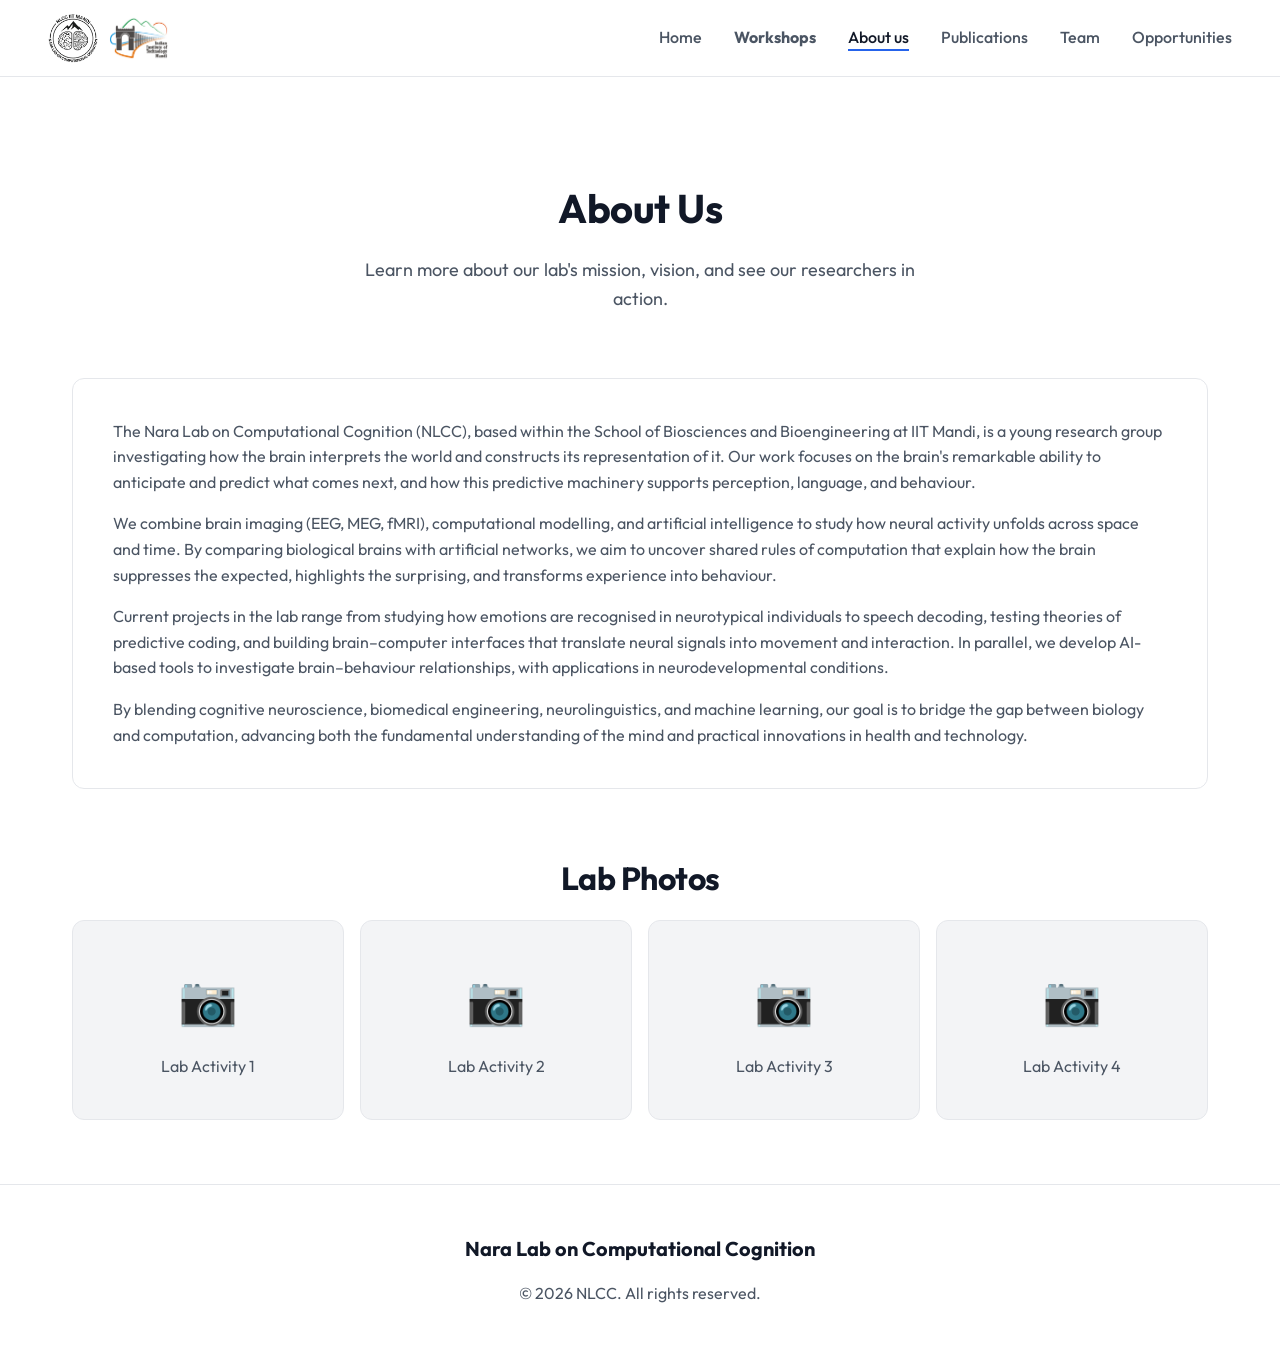
==== about.html @ d65adecb "V1.2 added workshop part" ====
<!DOCTYPE html>
<html lang="en">

<head>
    <meta charset="UTF-8">
    <meta name="viewport" content="width=device-width, initial-scale=1.0">
    <title>About Us - NLCC</title>
    <meta name="description" content="About Nara Lab on Computational Cognition and our lab photos.">
    <link rel="stylesheet" href="style.css">
</head>

<body>
    <nav>
        <div class="nav-container">
            <a href="index.html" class="logo">
                <img src=images\logo.jpg alt="NLCC Logo" class="logo-img">

                <img src=images\iitlogo.png alt="NLCC Logo" class="logo-img">
            </a>
            <ul class="nav-links">
                <li><a href="index.html">Home</a></li>
                <li><a href="workshops.html" class="blink">Workshops</a></li>
                <li><a href="about.html" class="active">About us</a></li>
                <li><a href="publications.html">Publications</a></li>
                <li><a href="team.html">Team</a></li>
                <li><a href="opportunities.html">Opportunities</a></li>
            </ul>
        </div>
    </nav>

    <main>
        <div class="container" style="padding-top: 6rem;">
            <h1 class="section-title animate-fade-in">About Us</h1>
            <p class="section-subtitle animate-fade-in delay-1">Learn more about our lab's mission, vision, and see our
                researchers in action.</p>

            <div class="card animate-fade-in delay-1" style="margin-bottom: 3rem;">
                <p style="margin-bottom: 1rem;">The Nara Lab on Computational Cognition (NLCC), based within the School
                    of Biosciences and Bioengineering at IIT Mandi, is a young research group investigating how the
                    brain interprets the world and constructs its representation of it. Our work focuses on the brain's
                    remarkable ability to anticipate and predict what comes next, and how this predictive machinery
                    supports perception, language, and behaviour.</p>
                <p style="margin-bottom: 1rem;">We combine brain imaging (EEG, MEG, fMRI), computational modelling, and
                    artificial intelligence to study how neural activity unfolds across space and time. By comparing
                    biological brains with artificial networks, we aim to uncover shared rules of computation that
                    explain how the brain suppresses the expected, highlights the surprising, and transforms experience
                    into behaviour.</p>
                <p style="margin-bottom: 1rem;">Current projects in the lab range from studying how emotions are
                    recognised in neurotypical individuals to speech decoding, testing theories of predictive coding,
                    and building brain–computer interfaces that translate neural signals into movement and interaction.
                    In parallel, we develop AI-based tools to investigate brain–behaviour relationships, with
                    applications in neurodevelopmental conditions.</p>
                <p>By blending cognitive neuroscience, biomedical engineering, neurolinguistics, and machine learning,
                    our goal is to bridge the gap between biology and computation, advancing both the fundamental
                    understanding of the mind and practical innovations in health and technology.</p>
            </div>

            <h2 class="section-title animate-fade-in" style="font-size: 2rem; margin-top: 4rem;">Lab Photos</h2>
            <div class="grid" style="grid-template-columns: repeat(auto-fit, minmax(250px, 1fr)); gap: 1rem;">
                <!-- Placeholder for Lab Photos -->
                <div class="card animate-fade-in delay-1"
                    style="padding: 1rem; display: flex; flex-direction: column; align-items: center; justify-content: center; background-color: var(--bg-secondary); min-height: 200px;">
                    <div style="font-size: 3rem; color: var(--text-secondary); margin-bottom: 1rem;">📷</div>
                    <p style="text-align: center; color: var(--text-secondary); margin: 0;">Lab Activity 1</p>
                </div>
                <div class="card animate-fade-in delay-2"
                    style="padding: 1rem; display: flex; flex-direction: column; align-items: center; justify-content: center; background-color: var(--bg-secondary); min-height: 200px;">
                    <div style="font-size: 3rem; color: var(--text-secondary); margin-bottom: 1rem;">📷</div>
                    <p style="text-align: center; color: var(--text-secondary); margin: 0;">Lab Activity 2</p>
                </div>
                <div class="card animate-fade-in delay-1"
                    style="padding: 1rem; display: flex; flex-direction: column; align-items: center; justify-content: center; background-color: var(--bg-secondary); min-height: 200px;">
                    <div style="font-size: 3rem; color: var(--text-secondary); margin-bottom: 1rem;">📷</div>
                    <p style="text-align: center; color: var(--text-secondary); margin: 0;">Lab Activity 3</p>
                </div>
                <div class="card animate-fade-in delay-2"
                    style="padding: 1rem; display: flex; flex-direction: column; align-items: center; justify-content: center; background-color: var(--bg-secondary); min-height: 200px;">
                    <div style="font-size: 3rem; color: var(--text-secondary); margin-bottom: 1rem;">📷</div>
                    <p style="text-align: center; color: var(--text-secondary); margin: 0;">Lab Activity 4</p>
                </div>
            </div>
        </div>
    </main>

    <footer>
        <div class="footer-content">
            <div class="footer-logo">Nara Lab on Computational Cognition</div>
            <p>&copy; 2026 NLCC. All rights reserved.</p>
        </div>
    </footer>

    <!-- Add a simple IntersectionObserver script to trigger animations on scroll -->
    <script>
        document.addEventListener('DOMContentLoaded', () => {
            const observer = new IntersectionObserver((entries) => {
                entries.forEach((entry) => {
                    if (entry.isIntersecting) {
                        entry.target.classList.add('animate-fade-in');
                        observer.unobserve(entry.target);
                    }
                });
            }, {
                threshold: 0.1
            });

            document.querySelectorAll('.card').forEach((el) => {
                // Remove animation initially for items not in viewport
                el.style.opacity = '0';
                el.classList.remove('animate-fade-in', 'delay-1', 'delay-2');
                observer.observe(el);
            });
        });
    </script>
</body>

</html>
---- style.css ----
@import url('https://fonts.googleapis.com/css2?family=Outfit:wght@300;400;500;700&display=swap');



@media (max-width: 768px) {
    .logo {
        height: 50px;
    }

    .logo-img {
        max-height: 40px;
    }
}
    
:root {
    --bg-primary: #ffffff;
    --bg-secondary: #f3f4f6;
    --text-primary: #111827;
    --text-secondary: #4b5563;
    --accent: #2563eb;
    --accent-hover: #1d4ed8;
    --border: #e5e7eb;
    --radius: 12px;
    --shadow-sm: 0 1px 2px 0 rgb(0 0 0 / 0.05);
    --shadow-md: 0 4px 6px -1px rgb(0 0 0 / 0.1), 0 2px 4px -2px rgb(0 0 0 / 0.1);
    --shadow-lg: 0 10px 15px -3px rgb(0 0 0 / 0.1), 0 4px 6px -4px rgb(0 0 0 / 0.1);
    --transition: all 0.3s cubic-bezier(0.4, 0, 0.2, 1);
}

* {
    margin: 0;
    padding: 0;
    box-sizing: border-box;
}

html {
    background-color: var(--bg-primary);
}

body {
    font-family: 'Outfit', sans-serif;
    background-color: transparent;
    color: var(--text-primary);
    line-height: 1.6;
    display: flex;
    flex-direction: column;
    min-height: 100vh;
    -webkit-font-smoothing: antialiased;
    position: relative;
    /* Ensure body can hold absolute/fixed items properly */
}

/* Canvas Animation */
#neuronCanvas {
    position: fixed;
    top: 0;
    left: 0;
    width: 100vw;
    height: 100vh;
    z-index: -1;
    pointer-events: none;
    /* Let clicks pass through to content */
}

/* Animations */
@keyframes fadeIn {
    from {
        opacity: 0;
        transform: translateY(20px);
    }

    to {
        opacity: 1;
        transform: translateY(0);
    }
}

.animate-fade-in {
    animation: fadeIn 0.8s ease-out forwards;
}

.delay-1 {
    animation-delay: 0.2s;
}

.delay-2 {
    animation-delay: 0.4s;
}

/* Navigation */
nav {
    position: fixed;
    top: 0;
    width: 100%;
    background: rgba(255, 255, 255, 0.8);
    backdrop-filter: blur(12px);
    -webkit-backdrop-filter: blur(12px);
    border-bottom: 1px solid var(--border);
    z-index: 1000;
    transition: var(--transition);
}

.nav-container {
    max-width: 1200px;
    margin: 0 auto;
    padding: 0.5rem 0.5rem;
    display: flex;
    justify-content: space-between;
    align-items: center;
}


.logo-img {
    height: 100%;      /* fill parent height */
    max-height: 50px;  /* prevent oversized scaling */
    width: auto;       /* keep aspect ratio */
    object-fit: contain;
}

.logo {
    display: flex;
    align-items: center;
    gap: 10px;

    text-decoration: none;
    height: 60px;   /* navbar height control */
}

.logo span {
    color: var(--accent);
}

.nav-links {
    display: flex;
    gap: 2rem;
    list-style: none;
}

.nav-links a {
    text-decoration: none;
    color: var(--text-secondary);
    font-weight: 500;
    font-size: 1rem;
    transition: var(--transition);
    position: relative;
}

.nav-links a::after {
    content: '';
    position: absolute;
    width: 0;
    height: 2px;
    bottom: -4px;
    left: 0;
    background-color: var(--accent);
    transition: var(--transition);
}

.nav-links a:hover,
.nav-links a.active {
    color: var(--text-primary);
}

.nav-links a:hover::after,
.nav-links a.active::after {
    width: 100%;
}

@keyframes blinkText {
    0% { color: var(--accent); opacity: 1; transform: scale(1); }
    50% { color: #ef4444; opacity: 0.8; transform: scale(1.05); }
    100% { color: var(--accent); opacity: 1; transform: scale(1); }
}

.nav-links a.blink {
    animation: blinkText 1.5s infinite alternate;
    font-weight: 700;
}

/* Layout */
main {
    flex: 1;
    margin-top: 80px;
    /* To offset fixed nav */
}

.container {
    max-width: 1200px;
    margin: 0 auto;
    padding: 4rem 2rem;
}

/* Hero Section */
.hero {
    min-height: calc(100vh - 80px);
    display: flex;
    align-items: center;
    justify-content: center;
    text-align: center;
    padding: 2rem;
    background: radial-gradient(circle at top right, rgba(37, 99, 235, 0.05), transparent 50%),
        radial-gradient(circle at bottom left, rgba(37, 99, 235, 0.05), transparent 50%);
}

.hero-content {
    max-width: 800px;
    opacity: 0;
}

.hero h1 {
    font-size: 4rem;
    font-weight: 700;
    line-height: 1.1;
    margin-bottom: 1.5rem;
    letter-spacing: -1px;
}

.hero p {
    font-size: 1.25rem;
    color: var(--text-secondary);
    margin-bottom: 2.5rem;
    max-width: 600px;
    margin-left: auto;
    margin-right: auto;
}

.btn {
    display: inline-block;
    padding: 0.875rem 2rem;
    border-radius: 9999px;
    font-weight: 500;
    text-decoration: none;
    transition: var(--transition);
    cursor: pointer;
    border: none;
}

.btn-primary {
    background-color: var(--text-primary);
    color: white;
}

.btn-primary:hover {
    background-color: var(--accent);
    transform: translateY(-2px);
    box-shadow: var(--shadow-md);
}

.btn-outline {
    background-color: transparent;
    color: var(--text-primary);
    border: 1px solid var(--border);
    margin-left: 1rem;
}

.btn-outline:hover {
    border-color: var(--text-primary);
    background-color: var(--bg-secondary);
}

/* Sections */
.section-title {
    font-size: 2.5rem;
    font-weight: 700;
    margin-bottom: 1rem;
    text-align: center;
    letter-spacing: -0.5px;
}

.section-subtitle {
    text-align: center;
    color: var(--text-secondary);
    margin-bottom: 4rem;
    font-size: 1.125rem;
    max-width: 600px;
    margin-left: auto;
    margin-right: auto;
}

/* Cards (for team and features) */
.grid {
    display: grid;
    grid-template-columns: repeat(auto-fit, minmax(300px, 1fr));
    gap: 2rem;
}

.card {
    background: var(--bg-primary);
    border: 1px solid var(--border);
    border-radius: var(--radius);
    padding: 2.5rem;
    transition: var(--transition);
    opacity: 0;
}

.card:hover {
    transform: translateY(-5px);
    box-shadow: var(--shadow-lg);
    border-color: transparent;
}

.card h3 {
    font-size: 1.5rem;
    margin-bottom: 1rem;
    color: var(--text-primary);
}

.card p {
    color: var(--text-secondary);
}

/* Team Specific */
.team-member {
    text-align: center;
    padding: 2rem;
}

.member-image {
    width: 120px;
    height: 120px;
    border-radius: 50%;
    margin: 0 auto 1.5rem;
    background-color: var(--bg-secondary);
    display: flex;
    align-items: center;
    justify-content: center;
    font-size: 2.5rem;
    color: var(--text-secondary);
    border: 4px solid var(--bg-primary);
    box-shadow: var(--shadow-md);
    transition: var(--transition);
}

.team-member:hover .member-image {
    transform: scale(1.05);
    border-color: var(--accent);
    color: var(--accent);
}

.member-role {
    color: var(--accent);
    font-weight: 500;
    margin-bottom: 1rem;
    font-size: 0.9rem;
    text-transform: uppercase;
    letter-spacing: 1px;
}

/* Contact Specific */
.contact-wrapper {
    display: grid;
    grid-template-columns: 1fr 1fr;
    gap: 4rem;
    background: var(--bg-primary);
    border-radius: var(--radius);
    border: 1px solid var(--border);
    overflow: hidden;
    opacity: 0;
}

.contact-info {
    padding: 4rem;
    background: var(--text-primary);
    color: white;
}

.contact-info h3 {
    color: white;
    font-size: 2rem;
    margin-bottom: 2rem;
}

.info-item {
    margin-bottom: 2rem;
}

.info-item h4 {
    font-size: 0.875rem;
    text-transform: uppercase;
    letter-spacing: 1px;
    color: #9ca3af;
    margin-bottom: 0.5rem;
}

.info-item p {
    font-size: 1.125rem;
    color: #f3f4f6;
}

.contact-form {
    padding: 4rem 4rem 4rem 0;
}

.form-group {
    margin-bottom: 1.5rem;
}

.form-group label {
    display: block;
    margin-bottom: 0.5rem;
    font-weight: 500;
    color: var(--text-primary);
}

.form-control {
    width: 100%;
    padding: 0.875rem 1rem;
    border: 1px solid var(--border);
    border-radius: 8px;
    font-family: inherit;
    font-size: 1rem;
    transition: var(--transition);
    background-color: var(--bg-primary);
}

.form-control:focus {
    outline: none;
    border-color: var(--accent);
    box-shadow: 0 0 0 3px rgba(37, 99, 235, 0.1);
}

textarea.form-control {
    min-height: 150px;
    resize: vertical;
}

/* Footer */
footer {
    background-color: var(--bg-primary);
    border-top: 1px solid var(--border);
    padding: 3rem 2rem;
    text-align: center;
    color: var(--text-secondary);
    margin-top: auto;
}

.footer-content {
    max-width: 1200px;
    margin: 0 auto;
    display: flex;
    flex-direction: column;
    align-items: center;
    gap: 1rem;
}

.footer-logo {
    font-weight: 700;
    color: var(--text-primary);
    font-size: 1.25rem;
}

/* Responsive */
@media (max-width: 768px) {
    .nav-links {
        display: none;
        /* simple mobile design: hide nav links or make a hamburger */
    }

    .hero h1 {
        font-size: 2.5rem;
    }

    .contact-wrapper {
        grid-template-columns: 1fr;
    }

    .contact-form {
        padding: 2rem;
    }

    .contact-info {
        padding: 2rem;
    }

    .btn-outline {
        margin-left: 0;
        margin-top: 1rem;
        display: block;
    }
}
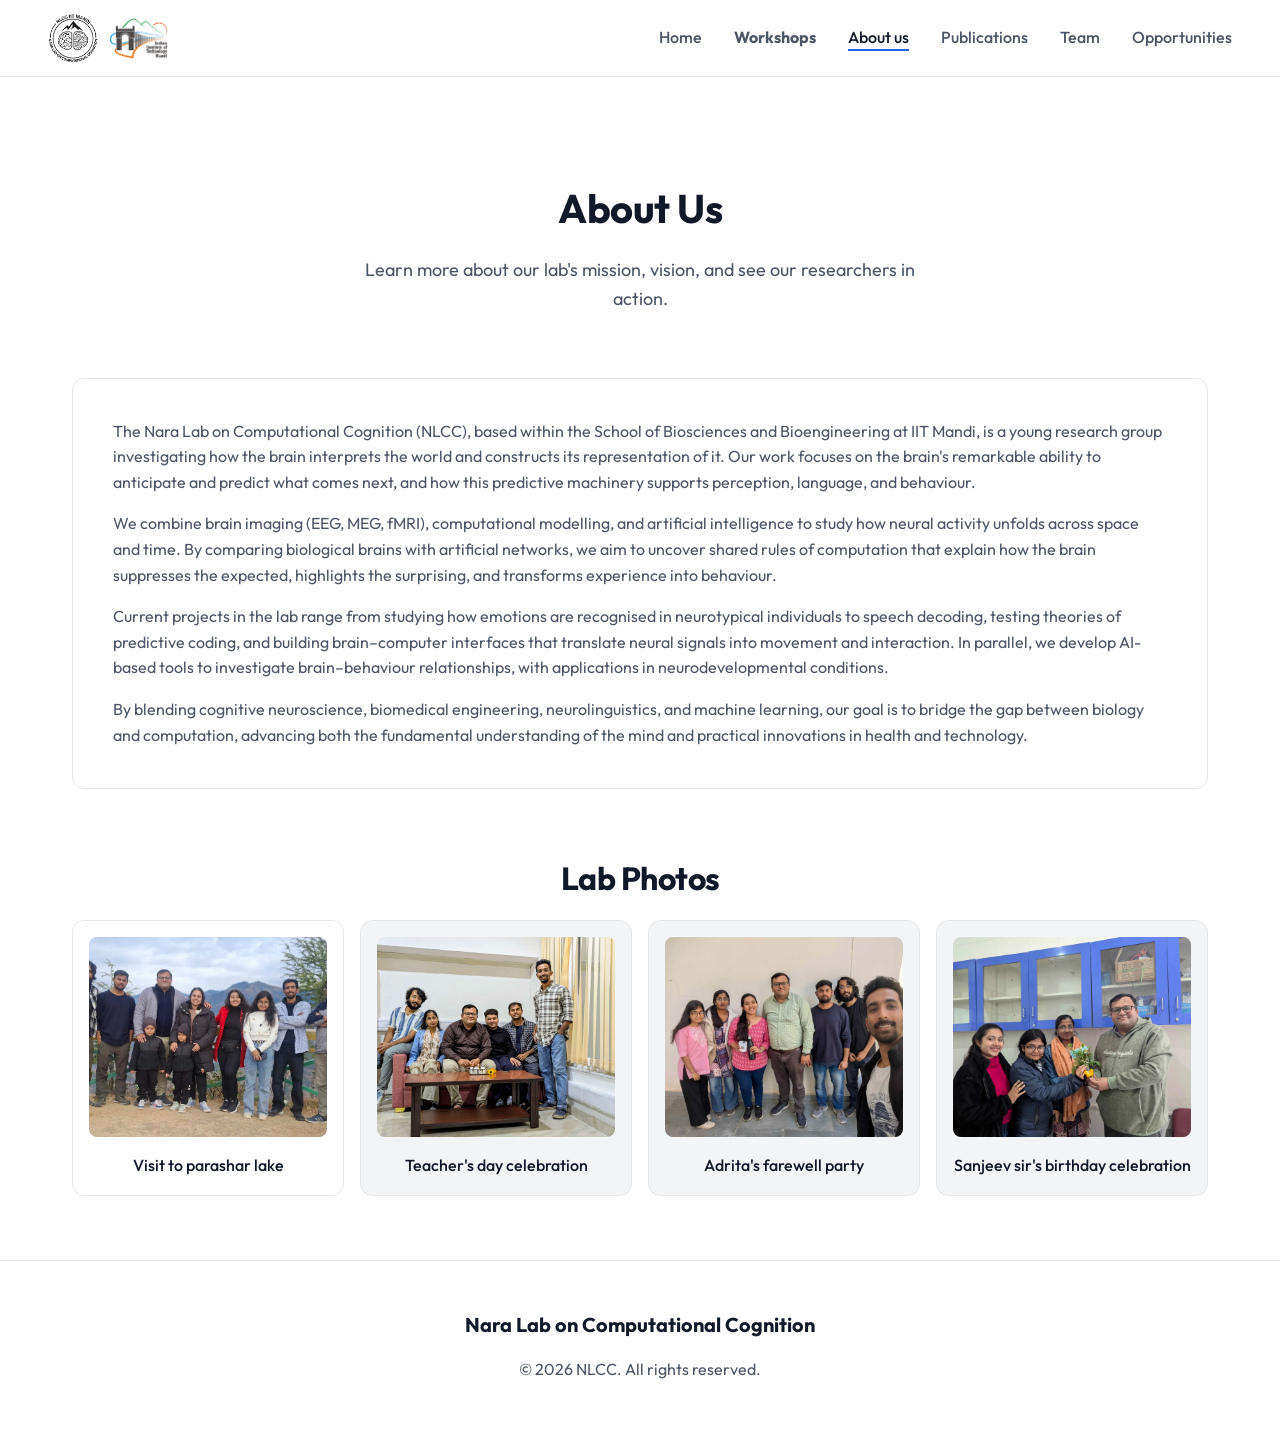
==== commit a1ecec6f: "lab photos added" ====
--- a/about.html
+++ b/about.html
@@ -17,6 +17,11 @@
 
                 <img src=images\iitlogo.png alt="NLCC Logo" class="logo-img">
             </a>
+            <div class="menu-toggle" id="mobile-menu">
+                <span class="bar"></span>
+                <span class="bar"></span>
+                <span class="bar"></span>
+            </div>
             <ul class="nav-links">
                 <li><a href="index.html">Home</a></li>
                 <li><a href="workshops.html" class="blink">Workshops</a></li>
@@ -59,24 +64,32 @@
             <div class="grid" style="grid-template-columns: repeat(auto-fit, minmax(250px, 1fr)); gap: 1rem;">
                 <!-- Placeholder for Lab Photos -->
                 <div class="card animate-fade-in delay-1"
-                    style="padding: 1rem; display: flex; flex-direction: column; align-items: center; justify-content: center; background-color: var(--bg-secondary); min-height: 200px;">
-                    <div style="font-size: 3rem; color: var(--text-secondary); margin-bottom: 1rem;">📷</div>
-                    <p style="text-align: center; color: var(--text-secondary); margin: 0;">Lab Activity 1</p>
+                    style="padding: 1rem; display: flex; flex-direction: column; align-items: center; background-color: var(--bg-primary);">
+                    <img src="images/g1.webp" alt="Lab Activity 1"
+                        style="width: 100%; height: 200px; object-fit: cover; border-radius: 8px; margin-bottom: 1rem;">
+                    <p style="text-align: center; color: var(--text-primary); font-weight: 500; margin: 0;">Visit to
+                        parashar lake</p>
                 </div>
                 <div class="card animate-fade-in delay-2"
                     style="padding: 1rem; display: flex; flex-direction: column; align-items: center; justify-content: center; background-color: var(--bg-secondary); min-height: 200px;">
-                    <div style="font-size: 3rem; color: var(--text-secondary); margin-bottom: 1rem;">📷</div>
-                    <p style="text-align: center; color: var(--text-secondary); margin: 0;">Lab Activity 2</p>
+                    <img src="images/g2.webp" alt="Lab Activity 1"
+                        style="width: 100%; height: 200px; object-fit: cover; border-radius: 8px; margin-bottom: 1rem;">
+                    <p style="text-align: center; color: var(--text-primary); font-weight: 500; margin: 0;">Teacher's
+                        day celebration</p>
                 </div>
                 <div class="card animate-fade-in delay-1"
                     style="padding: 1rem; display: flex; flex-direction: column; align-items: center; justify-content: center; background-color: var(--bg-secondary); min-height: 200px;">
-                    <div style="font-size: 3rem; color: var(--text-secondary); margin-bottom: 1rem;">📷</div>
-                    <p style="text-align: center; color: var(--text-secondary); margin: 0;">Lab Activity 3</p>
+                    <img src="images/g3.webp" alt="Lab Activity 1"
+                        style="width: 100%; height: 200px; object-fit: cover; border-radius: 8px; margin-bottom: 1rem;">
+                    <p style="text-align: center; color: var(--text-primary); font-weight: 500; margin: 0;">Adrita's
+                        farewell party</p>
                 </div>
                 <div class="card animate-fade-in delay-2"
                     style="padding: 1rem; display: flex; flex-direction: column; align-items: center; justify-content: center; background-color: var(--bg-secondary); min-height: 200px;">
-                    <div style="font-size: 3rem; color: var(--text-secondary); margin-bottom: 1rem;">📷</div>
-                    <p style="text-align: center; color: var(--text-secondary); margin: 0;">Lab Activity 4</p>
+                    <img src="images/g4.webp" alt="Lab Activity 1"
+                        style="width: 100%; height: 200px; object-fit: cover; border-radius: 8px; margin-bottom: 1rem;">
+                    <p style="text-align: center; color: var(--text-primary); font-weight: 500; margin: 0;">Sanjeev
+                        sir's birthday celebration</p>
                 </div>
             </div>
         </div>
@@ -111,6 +124,19 @@
             });
         });
     </script>
+
+    <script>
+        document.addEventListener('DOMContentLoaded', () => {
+            const mobileMenu = document.getElementById('mobile-menu');
+            const navLinks = document.querySelector('.nav-links');
+            if (mobileMenu) {
+                mobileMenu.addEventListener('click', () => {
+                    navLinks.classList.toggle('active');
+                    mobileMenu.classList.toggle('active');
+                });
+            }
+        });
+    </script>
 </body>
 
 </html>
--- a/style.css
+++ b/style.css
@@ -177,6 +177,22 @@
     font-weight: 700;
 }
 
+.menu-toggle {
+    display: none;
+    flex-direction: column;
+    cursor: pointer;
+    gap: 5px;
+    z-index: 1001;
+}
+
+.menu-toggle .bar {
+    width: 25px;
+    height: 3px;
+    background-color: var(--text-primary);
+    transition: all 0.3s ease-in-out;
+    border-radius: 3px;
+}
+
 /* Layout */
 main {
     flex: 1;
@@ -451,9 +467,49 @@
 
 /* Responsive */
 @media (max-width: 768px) {
+    .menu-toggle {
+        display: flex;
+    }
+    
     .nav-links {
         display: none;
-        /* simple mobile design: hide nav links or make a hamburger */
+        flex-direction: column;
+        position: absolute;
+        top: 100%;
+        left: 0;
+        width: 100%;
+        background: rgba(255, 255, 255, 0.98);
+        backdrop-filter: blur(12px);
+        -webkit-backdrop-filter: blur(12px);
+        padding: 1rem 0;
+        box-shadow: var(--shadow-md);
+        border-bottom: 1px solid var(--border);
+        gap: 0;
+    }
+    
+    .nav-links.active {
+        display: flex;
+    }
+    
+    .nav-links a {
+        display: block;
+        padding: 1rem;
+        text-align: center;
+        width: 100%;
+    }
+
+    .nav-links a::after {
+        display: none;
+    }
+
+    .menu-toggle.active .bar:nth-child(1) {
+        transform: translateY(8px) rotate(45deg);
+    }
+    .menu-toggle.active .bar:nth-child(2) {
+        opacity: 0;
+    }
+    .menu-toggle.active .bar:nth-child(3) {
+        transform: translateY(-8px) rotate(-45deg);
     }
 
     .hero h1 {
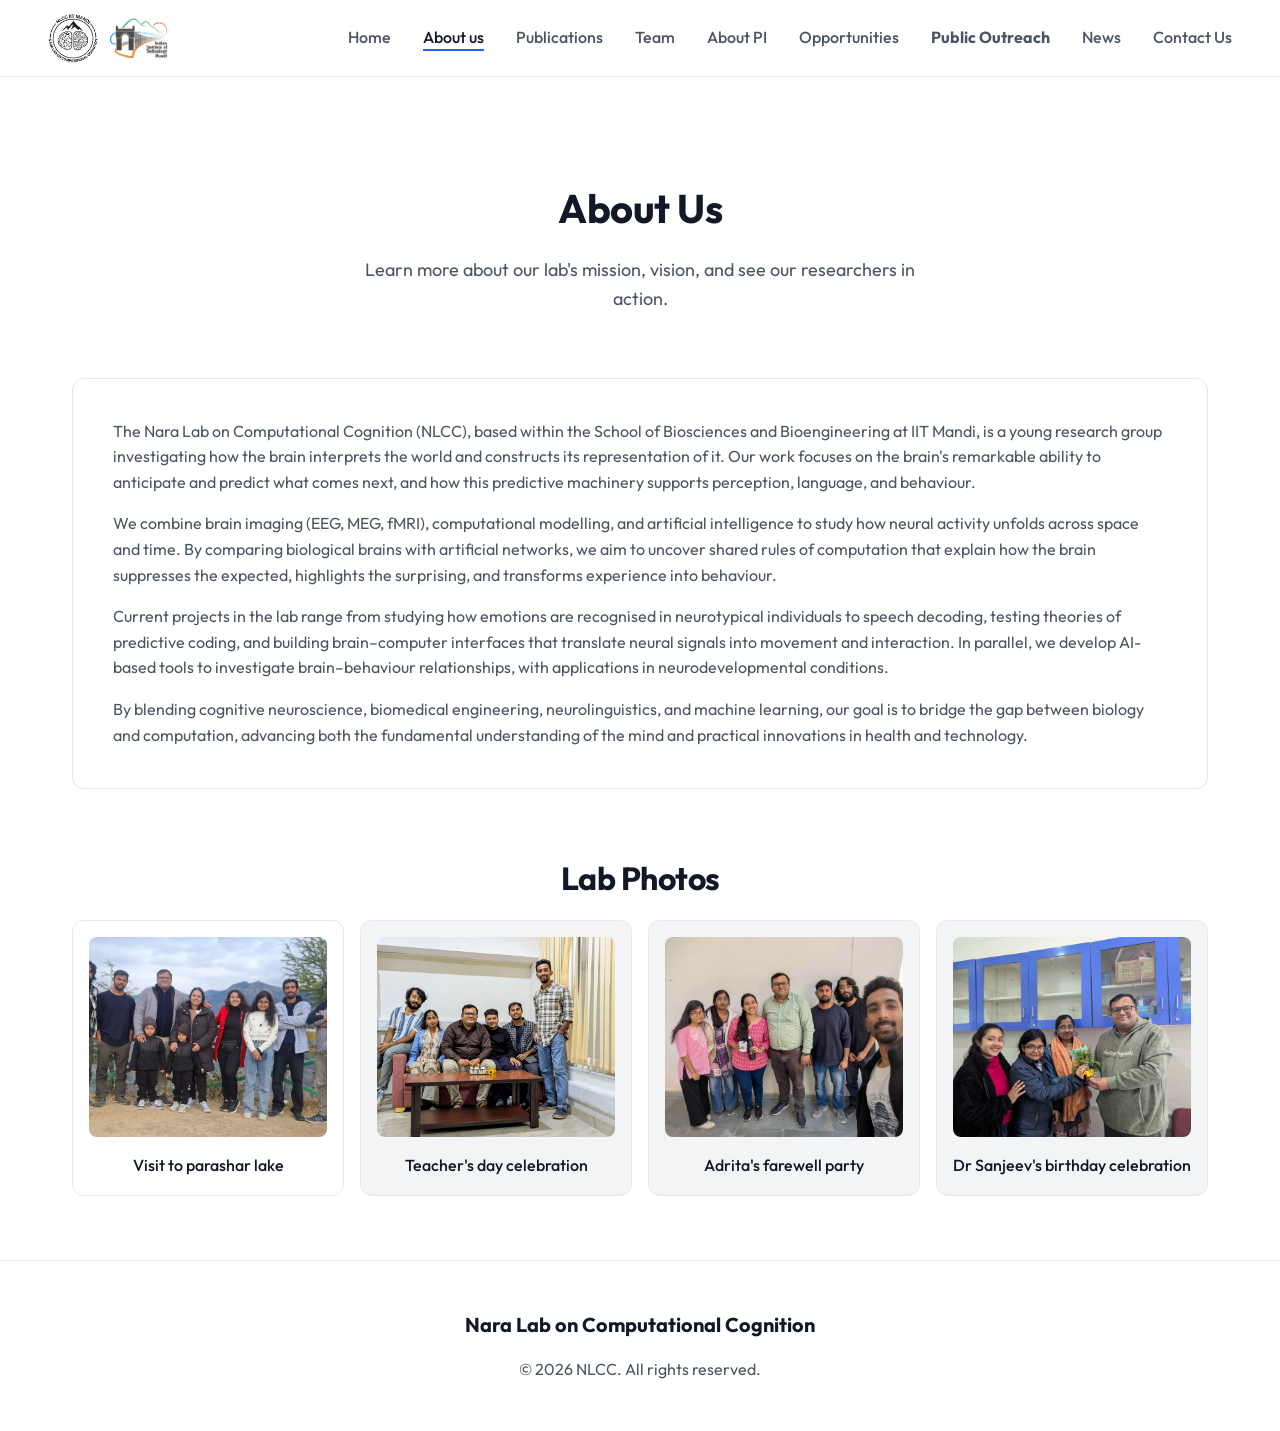
==== commit 466dc707: "Added pages" ====
--- a/about.html
+++ b/about.html
@@ -10,12 +10,11 @@
 </head>
 
 <body>
-    <nav>
+        <nav>
         <div class="nav-container">
             <a href="index.html" class="logo">
-                <img src=images\logo.jpg alt="NLCC Logo" class="logo-img">
-
-                <img src=images\iitlogo.png alt="NLCC Logo" class="logo-img">
+                <img src="images/logo.jpg" alt="NLCC Logo" class="logo-img">
+                <img src="images/iitlogo.png" alt="IIT Mandi Logo" class="logo-img">
             </a>
             <div class="menu-toggle" id="mobile-menu">
                 <span class="bar"></span>
@@ -24,11 +23,14 @@
             </div>
             <ul class="nav-links">
                 <li><a href="index.html">Home</a></li>
-                <li><a href="workshops.html" class="blink">Workshops</a></li>
                 <li><a href="about.html" class="active">About us</a></li>
                 <li><a href="publications.html">Publications</a></li>
                 <li><a href="team.html">Team</a></li>
+                <li><a href="about_pi.html">About PI</a></li>
                 <li><a href="opportunities.html">Opportunities</a></li>
+                <li><a href="workshops.html" class="blink">Public Outreach</a></li>
+                <li><a href="news.html">News</a></li>
+                <li><a href="contact.html">Contact Us</a></li>
             </ul>
         </div>
     </nav>
@@ -88,8 +90,8 @@
                     style="padding: 1rem; display: flex; flex-direction: column; align-items: center; justify-content: center; background-color: var(--bg-secondary); min-height: 200px;">
                     <img src="images/g4.webp" alt="Lab Activity 1"
                         style="width: 100%; height: 200px; object-fit: cover; border-radius: 8px; margin-bottom: 1rem;">
-                    <p style="text-align: center; color: var(--text-primary); font-weight: 500; margin: 0;">Sanjeev
-                        sir's birthday celebration</p>
+                    <p style="text-align: center; color: var(--text-primary); font-weight: 500; margin: 0;">Dr Sanjeev's
+                        birthday celebration</p>
                 </div>
             </div>
         </div>
--- a/style.css
+++ b/style.css
@@ -35,6 +35,7 @@
 
 html {
     background-color: var(--bg-primary);
+    overflow-y: scroll;
 }
 
 body {
